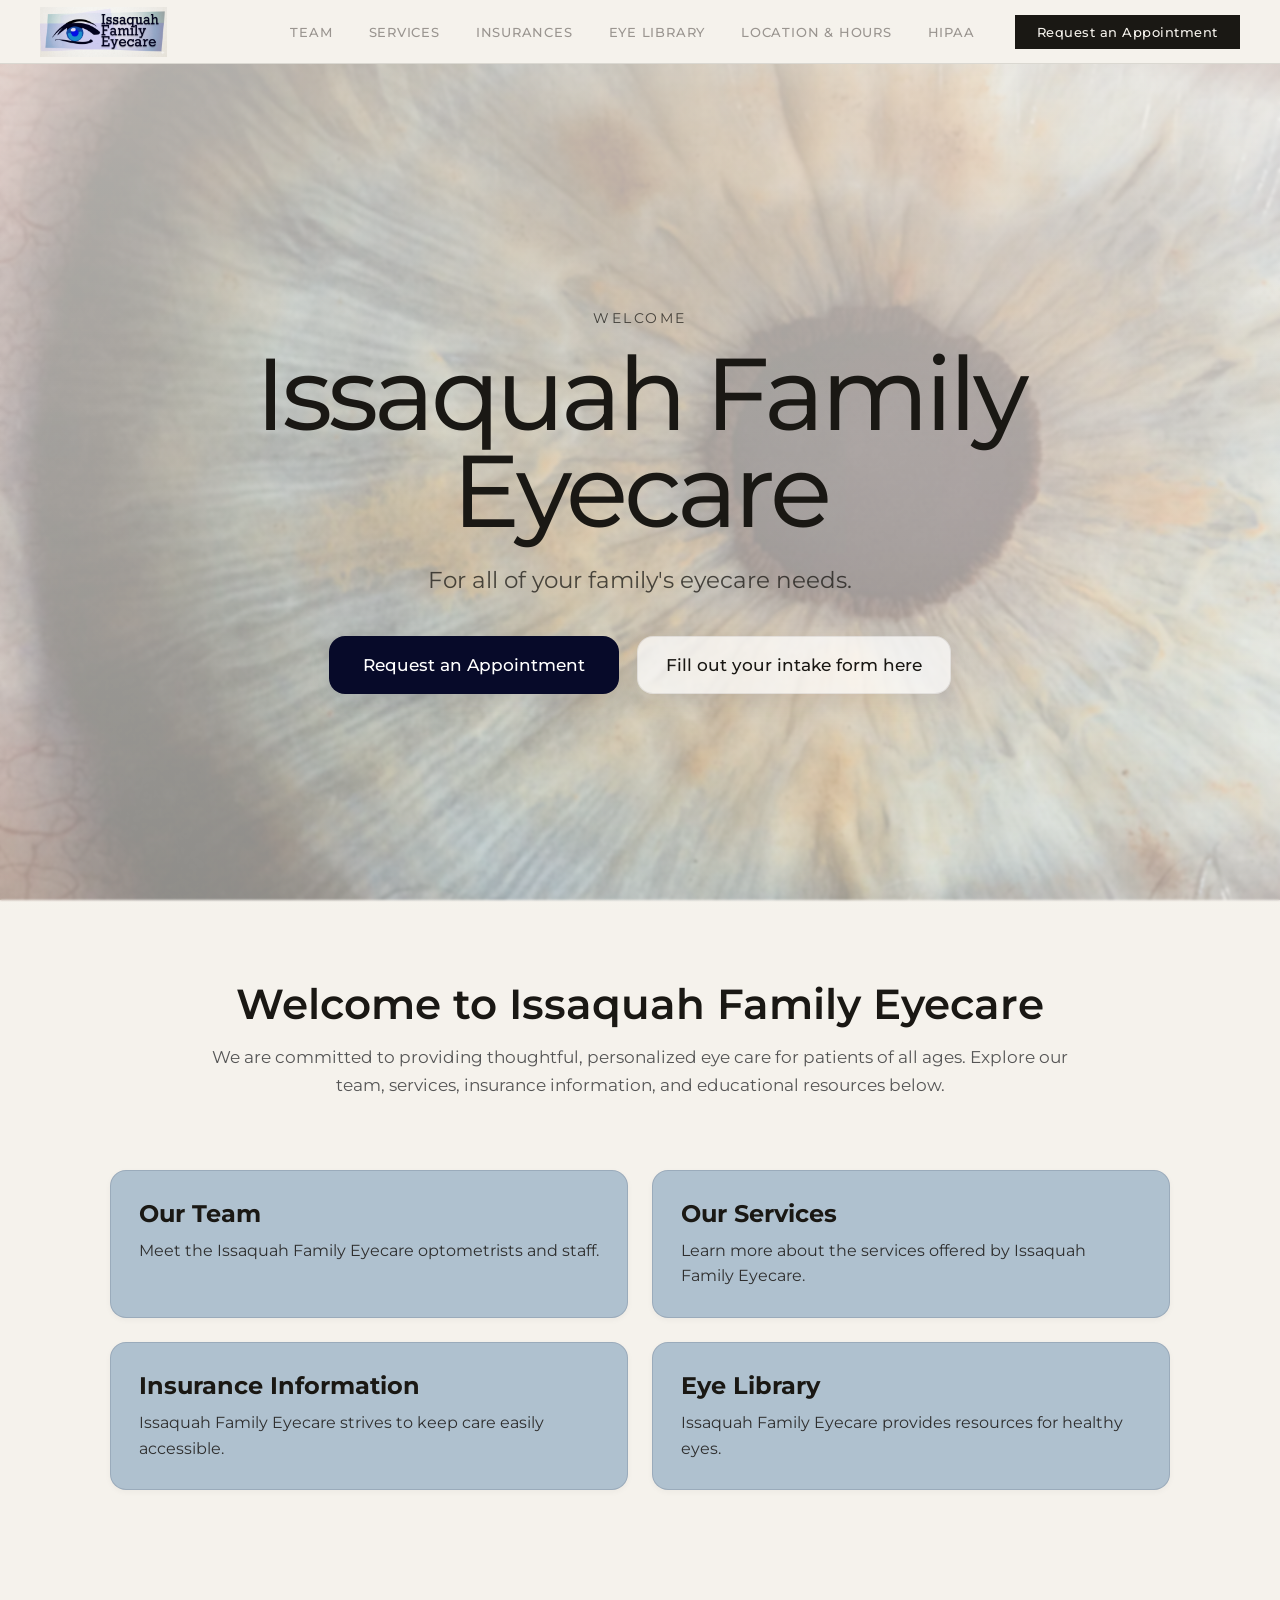
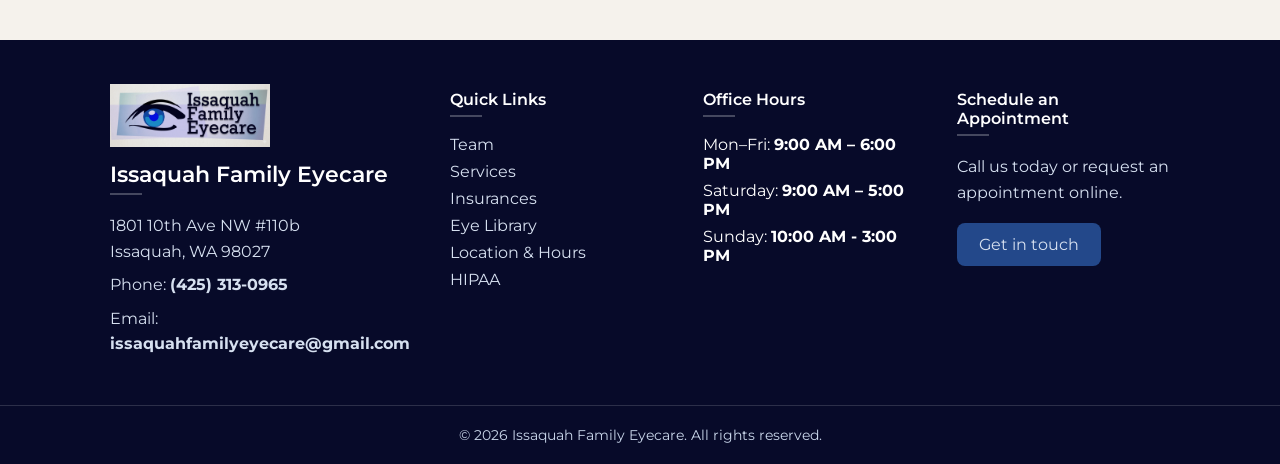
==== index.html @ 55b930b2 "responsive design" ====
<!DOCTYPE html>
<html lang="en">
<head>
  <meta charset="UTF-8" />
  <meta name="viewport" content="width=device-width, initial-scale=1.0" />
  <title>Issaquah Family Eyecare | Eye Doctor in Issaquah, WA</title>
  <link href="https://fonts.googleapis.com/css2?family=Montserrat:wght@300;400;500&display=swap" rel="stylesheet">  <link rel="stylesheet" href="styles.css" />
</head>
<body>

<nav>
  <a class="wordmark" href="index.html">
    <img src="images/logo.png" alt="Clinic Logo">
  </a>

  <button class="nav-toggle" aria-label="Open menu">
    <span></span>
    <span></span>
    <span></span>
  </button>

  <div class="nav-menu">
    <ul class="nav-links">
      <li><a href="team.html">Team</a></li>
      <li><a href="services.html">Services</a></li>
      <li><a href="insurance.html">Insurances</a></li>
      <li><a href="eye-library.html">Eye Library</a></li>
      <li><a href="location&hours.html">Location &amp; Hours</a></li>
      <li><a href="hipaa.html">HIPAA</a></li>
    </ul>

    <a class="nav-cta" href="#">Request an Appointment</a>
  </div>
</nav>

<main class="home-page">

    <section class="home-hero">
      <div class="hero-overlay"></div>

      <div class="home-hero-content">
        <p class="home-eyebrow">Welcome</p>

        <h1>Issaquah Family Eyecare</h1>

        <p class="home-subtitle">
          For all of your family's eyecare needs.
        </p>

        <div class="home-hero-buttons">
          <a href="contact.html" class="home-button primary">Request an Appointment</a>
          <a href="#" class="home-button secondary">Fill out your intake form here</a>
        </div>
      </div>
    </section>

    <section class="home-intro">
      <div class="home-intro-content">
        <h2>Welcome to Issaquah Family Eyecare</h2>
        <p>
          We are committed to providing thoughtful, personalized eye care for patients of all ages.
          Explore our team, services, insurance information, and educational resources below.
        </p>
      </div>
    </section>

    <section class="home-feature-grid">

      <a href="team.html" class="home-feature-card">
        <h3>Our Team</h3>
        <p>Meet the Issaquah Family Eyecare optometrists and staff.</p>
      </a>

      <a href="services.html" class="home-feature-card">
        <h3>Our Services</h3>
        <p>Learn more about the services offered by Issaquah Family Eyecare.</p>
      </a>

      <a href="insurance.html" class="home-feature-card">
        <h3>Insurance Information</h3>
        <p>Issaquah Family Eyecare strives to keep care easily accessible.</p>
      </a>

      <a href="eye-library.html" class="home-feature-card">
        <h3>Eye Library</h3>
        <p>Issaquah Family Eyecare provides resources for healthy eyes.</p>
      </a>


    </section>

  </main>

  <script>
    const navToggle = document.querySelector(".nav-toggle");
    const navMenu = document.querySelector(".nav-menu");
  
    navToggle.addEventListener("click", () => {
      navMenu.classList.toggle("open");
    });
  </script>
</body>

<footer class="site-footer">

    <div class="footer-container">
  
      <div class="footer-column footer-brand">

        <img 
          src="images/logo.png"
          alt="Issaquah Family Eyecare logo"
          class="footer-logo"
        >
      
        <h3>Issaquah Family Eyecare</h3>
        <p>
          1801  10th Ave NW #110b<br>
          Issaquah, WA 98027
        </p>
  
        <p>
          Phone: <b>(425) 313-0965</b>
        </p>
        <p>
          Email:
          <a href="mailto:issaquahfamilyeyecare@gmail.com">
            <b>issaquahfamilyeyecare@gmail.com</b>
          </a>
        </p>
      </div>
  
      <div class="footer-column">
        <h4>Quick Links</h4>
  
        <ul>
          <li><a href="team.html">Team</a></li>
          <li><a href="services.html">Services</a></li>
          <li><a href="insurance.html">Insurances</a></li>
          <li><a href="eye-library.html">Eye Library</a></li>
          <li><a href="location&hours.html">Location & Hours</a></li>
          <li><a href="hipaa.html">HIPAA</a></li>
        </ul>
      </div>
  
      <div class="footer-column">
        <h4>Office Hours</h4>
  
        <ul class="footer-hours">
          <li>Mon–Fri: <b>9:00 AM – 6:00 PM</b></li>
          <li>Saturday: <b>9:00 AM – 5:00 PM</b></li>
          <li>Sunday: <b>10:00 AM - 3:00 PM</b></li>
        </ul>
      </div>
  
      <div class="footer-column">
        <h4>Schedule an Appointment</h4>
  
        <p>
          Call us today or request an appointment online.
        </p>
  
        <a href="#" class="footer-button">
          Get in touch
        </a>
      </div>
  
    </div>
  
    <div class="footer-bottom">
  
      <p>
        © 2026 Issaquah Family Eyecare. All rights reserved.
      </p>
  
    </div>
  
  </footer>
</html>
---- styles.css ----
*, *::before, *::after {
  box-sizing: border-box;
  margin: 0;
  padding: 0;
}

:root {
  --bg: #f5f2ec;
  --ink: #1a1814;
  --muted: #9a9590;
  --accent: #AFC1CF;
  --nav-h: 64px;
}

body {
  background: var(--bg);
  font-family: 'Montserrat', serif;
  color: var(--ink);
}


/* ─── NAV ─────────────────────────────────────────────── */

nav {
  position: fixed;
  top: 0;
  left: 0;
  right: 0;
  height: var(--nav-h);
  background: var(--bg);
  border-bottom: 1px solid rgba(26,24,20,.12);
  display: flex;
  align-items: center;
  padding: 0 40px;
  z-index: 100;
  animation: slideDown .5s ease both;
}

@keyframes slideDown {
  from { transform: translateY(-100%); opacity: 0; }
  to   { transform: translateY(0);     opacity: 1; }
}

.wordmark {
  height: 50px;
  width: auto;
  margin-right: auto;
  display: flex;
  align-items: center;
}

.wordmark img {
  height: 50px;
  width: auto;
  display: block;
}

.nav-menu {
  display: flex;
  align-items: center;
}

.nav-links {
  display: flex;
  align-items: center;
  gap: 36px;
  list-style: none;
}

.nav-links a {
  font-size: .8125rem;
  font-weight: 500;
  letter-spacing: .06em;
  text-transform: uppercase;
  color: var(--muted);
  text-decoration: none;
  position: relative;
  padding-bottom: 2px;
  transition: color .2s;
}

.nav-links a.active {
  font-weight: 600;
  color: var(--ink);
}

.nav-links a::after {
  content: '';
  position: absolute;
  bottom: -2px;
  left: 0;
  right: 100%;
  height: 1px;
  background: var(--accent);
  transition: right .25s ease;
}

.nav-links a:hover,
.nav-links a.active {
  color: var(--ink);
}

.nav-links a:hover::after,
.nav-links a.active::after {
  right: 0;
}

.nav-cta {
  margin-left: 40px;
  font-size: .8125rem;
  font-weight: 500;
  letter-spacing: .04em;
  color: var(--bg);
  background: var(--ink);
  text-decoration: none;
  padding: 9px 22px;
  transition: background .2s, color .2s;
}

.nav-cta:hover {
  background: var(--accent);
  color: var(--ink);
}

.nav-toggle {
  display: none;
  background: none;
  border: none;
  cursor: pointer;
  padding: 0;
  margin-left: 20px;
}

.nav-toggle span {
  display: block;
  width: 24px;
  height: 2px;
  background: var(--ink);
  margin: 5px 0;
  transition: .2s ease;
}


/* ─── PAGE HEADERS (shared) ───────────────────────────── */

.location-header,
.insurance-header,
.eye-library-header,
.hipaa-header,
.services-header {
  max-width: 800px;
  margin: 0 auto 50px;
  text-align: center;
  padding-top: 50px;
}

.location-header h1,
.insurance-header h1,
.eye-library-header h1,
.hipaa-header h1,
.services-header h1,
.team-header h1 {
  font-family: 'Montserrat', serif;
  font-size: 2rem;
  margin-bottom: 10px;
}

.location-header p,
.insurance-header p,
.eye-library-header p,
.hipaa-header p,
.services-header p {
  font-size: 1.1rem;
  line-height: 1.6;
  color: #555;
}

.insurance-divider {
  display: flex;
  align-items: center;
  justify-content: center;
  gap: 14px;
  margin-bottom: 18px;
}

.insurance-divider span:first-child,
.insurance-divider span:last-child {
  width: 90px;
  height: 1px;
  background: #cbd5e1;
}

.insurance-divider span {
  background: rgba(7,10,41,.2);
}

.eye-dot {
  width: 8px;
  height: 8px;
  background: #23488A;
  border-radius: 50%;
}


/* ─── HOME ────────────────────────────────────────────── */

.home-page {
  padding-top: var(--nav-h);
}

.home-hero {
  position: relative;
  min-height: 93.85vh;
  display: flex;
  align-items: center;
  justify-content: center;
  text-align: center;
  padding: 110px 20px 80px;
  background-image: url("images/clinic-hero.jpg");
  background-size: cover;
  background-position: center;
  background-repeat: no-repeat;
  background-attachment: fixed;
  overflow: hidden;
}

.hero-overlay {
  position: absolute;
  inset: 0;
  background: linear-gradient(
    rgba(245, 242, 236, 0.72),
    rgba(245, 242, 236, 0.58)
  );
  backdrop-filter: blur(1px);
}

.home-hero-content {
  position: relative;
  z-index: 2;
  max-width: 980px;
  margin: 0 auto;
}

.home-eyebrow {
  font-size: 0.9rem;
  text-transform: uppercase;
  letter-spacing: 0.18em;
  color: rgba(26, 24, 20, 0.75);
  margin-bottom: 18px;
}

.home-hero h1 {
  font-family: 'Montserrat', sans-serif;
  font-size: clamp(3.5rem, 8vw, 6.5rem);
  line-height: 0.95;
  font-weight: 450;
  letter-spacing: -0.04em;
  max-width: 1100px;
  margin: 0 auto 24px;
}

.home-subtitle {
  font-size: 1.45rem;
  line-height: 1.5;
  color: rgba(26, 24, 20, 0.75);
  max-width: 760px;
  margin: 0 auto 38px;
}

.home-hero-buttons {
  display: flex;
  justify-content: center;
  gap: 18px;
  flex-wrap: wrap;
}

.home-button {
  display: inline-flex;
  align-items: center;
  justify-content: center;
  min-width: 290px;
  padding: 18px 28px;
  border-radius: 16px;
  text-decoration: none;
  font-size: 1.05rem;
  font-weight: 500;
  transition: all 0.2s ease;
  box-shadow: 0 8px 24px rgba(7, 10, 41, 0.08);
}

.home-button.primary {
  background: #070A29;
  color: white;
}

.home-button.primary:hover {
  background: #23488A;
  transform: translateY(-2px);
}

.home-button.secondary {
  border: 1px solid rgba(26, 24, 20, 0.08);
  color: var(--ink);
  background: rgba(255, 255, 255, 0.72);
}

.home-button.secondary:hover {
  background: #ffffff;
  transform: translateY(-2px);
}

.home-intro {
  padding: 70px 20px 20px;
}

.home-intro-content {
  max-width: 900px;
  margin: 0 auto;
  text-align: center;
}

.home-intro-content h2 {
  font-family: 'Montserrat', sans-serif;
  font-size: 2.6rem;
  font-weight: 600;
  margin-bottom: 14px;
}

.home-intro-content p {
  font-size: 1.05rem;
  line-height: 1.7;
  color: #555;
}

.home-feature-grid {
  max-width: 1100px;
  margin: 50px auto 0;
  padding: 0 20px 70px;
  display: grid;
  grid-template-columns: repeat(2, 1fr);
  gap: 24px;
}

.home-feature-card {
  display: block;
  text-decoration: none;
  color: var(--ink);
  background: #AFC1CF;
  border: 1px solid rgba(7, 10, 41, 0.12);
  border-radius: 16px;
  padding: 28px;
  transition: all 0.18s ease;
  box-shadow: 0 2px 6px rgba(0,0,0,.04);
}

.home-feature-card:hover {
  transform: translateY(-2px);
  box-shadow: 0 8px 18px rgba(7, 10, 41, 0.12);
}

.home-feature-card h3 {
  margin-bottom: 10px;
  font-size: 1.5rem;
}

.home-feature-card p {
  line-height: 1.6;
  color: #2f2f2f;
}


/* ─── LOCATION & HOURS ────────────────────────────────── */

.location-hours-section {
  padding: 70px 20px;
}

.location-grid {
  max-width: 1150px;
  margin: auto;
  display: grid;
  grid-template-columns: 1fr 1.2fr;
  gap: 30px;
}

.location-card {
  padding: 35px;
  border-radius: 16px;
  background-color: #AFC1CF;
  box-shadow: 0 6px 18px rgba(0,0,0,.08);
}

.info-block {
  margin-bottom: 28px;
}

.info-block:last-child {
  margin-bottom: 0;
}

.info-block h3 {
  margin-bottom: 10px;
  font-size: 1.4rem;
}

.info-block p {
  line-height: 1.6;
}

.hours-list {
  list-style: none;
  padding: 0;
  margin: 0;
}

.hours-list li {
  display: flex;
  justify-content: space-between;
  padding: 10px 0;
  border-bottom: 1px solid #eee;
}

.hours-list li:last-child {
  border-bottom: none;
}

.map-card {
  border-radius: 16px;
  overflow: hidden;
  box-shadow: 0 6px 18px rgba(0,0,0,.08);
}

.map-card iframe {
  width: 100%;
  height: 100%;
  min-height: 500px;
  border: none;
}


/* ─── INSURANCE ───────────────────────────────────────── */

.insurance-section {
  padding: 70px 20px;
}

.insurance-grid {
  max-width: 1100px;
  margin: auto;
  display: grid;
  grid-template-columns: repeat(3, 1fr);
  gap: 18px;
}

.insurance-card {
  background: #AFC1CF;
  padding: 16px 22px;
  border-radius: 12px;
  font-size: 1rem;
  display: flex;
  align-items: center;
  gap: 10px;
  box-shadow: 0 2px 6px rgba(0,0,0,.04);
  transition: all 0.18s ease;
  border: 1px solid rgba(7, 10, 41, 0.12);
}

.insurance-card::before {
  content: "✓";
  width: 22px;
  height: 22px;
  min-width: 22px;
  display: flex;
  align-items: center;
  justify-content: center;
  border-radius: 50%;
  background: #23488A;
  color: white;
  font-size: 0.7rem;
}

.insurance-sub {
  display: block;
  font-size: 0.85rem;
  color: #3E5F86;
}

.insurance-card:hover {
  transform: translateY(-2px);
  box-shadow: 0 8px 18px rgba(7, 10, 41, 0.12);
}


/* ─── SERVICES ────────────────────────────────────────── */

.services-page {
  padding: 70px 20px;
}

.service-block {
  max-width: 1000px;
  margin: 0 auto;
  padding: 50px 0;
  border-bottom: 1px solid #e3e7ed;
}

.service-layout {
  display: grid;
  grid-template-columns: 400px 1fr;
  gap: 48px;
  align-items: center;
}

.service-layout.reverse {
  grid-template-columns: 1fr 400px;
}

.service-layout .service-image {
  grid-column: 1;
  justify-self: start;
}

.service-layout .service-text {
  grid-column: 2;
}

.service-layout.reverse .service-text {
  grid-column: 1;
}

.service-layout.reverse .service-image {
  grid-column: 2;
  justify-self: end;
}

.service-image {
  width: 100%;
  max-width: 400px;
  border-radius: 14px;
  display: block;
}

.service-text h2 {
  margin-bottom: 12px;
}

.service-text h3 {
  margin-top: 18px;
  margin-bottom: 10px;
}

.service-text ul {
  padding-left: 22px;
}

.service-text li {
  margin-bottom: 8px;
  line-height: 1.6;
}



/* ─── EYE LIBRARY ─────────────────────────────────────── */

.eye-library-page {
  padding: 70px 20px;
}

.eye-library-header p {
  line-height: 1.6;
}

.eye-library-header a,
.library-topic a {
  color: #23488A;
  text-decoration: none;
  font-weight: 500;
}

.eye-library-header a:hover,
.library-topic a:hover {
  text-decoration: underline;
}

.library-topic {
  max-width: 1000px;
  margin: 0 auto;
  padding: 48px 0;
  border-bottom: 1px solid #dfe3e8;
}

.topic-layout {
  display: grid;
  grid-template-columns: 1fr 400px;
  gap: 48px;
  align-items: center;
}

.topic-layout.reverse {
  grid-template-columns: 400px 1fr;
}

.topic-layout .topic-text {
  grid-column: 1;
}

.topic-layout .topic-image {
  grid-column: 2;
  justify-self: end;
}

.topic-layout.reverse .topic-image {
  grid-column: 1;
  justify-self: start;
}

.topic-layout.reverse .topic-text {
  grid-column: 2;
}

.topic-image {
  width: 100%;
  max-width: 400px;
  border-radius: 14px;
  display: block;
}

.topic-text {
  width: 100%;
  margin: 0;
  text-align: left;
}

.topic-text h2 {
  margin-bottom: 16px;
}

.topic-text ul {
  padding-left: 24px;
  margin-bottom: 18px;
}

.topic-text li {
  margin-bottom: 10px;
  line-height: 1.6;
}


/* ─── HIPAA ───────────────────────────────────────────── */

.hipaa-section {
  padding: 70px 20px;
}

.hipaa-header p {
  color: #555;
  margin-bottom: 18px;
}

.hipaa-download {
  display: inline-block;
  padding: 10px 22px;
  background: #23488A;
  color: white;
  border-radius: 8px;
  text-decoration: none;
  transition: .2s ease;
}

.hipaa-download:hover {
  background: #4A8CB4;
}

.hipaa-pdf-container {
  max-width: 800px;
  margin: auto;
  border-radius: 16px;
  overflow: hidden;
  box-shadow: 0 6px 18px rgba(0,0,0,.08);
}

.hipaa-pdf-container iframe {
  width: 100%;
  height: 80vh;
  border: none;
}


/* ─── TEAM ────────────────────────────────────────────── */

.team-page {
  padding: 70px 20px;
}

.team-header {
  max-width: 800px;
  margin: 0 auto 50px;
  text-align: center;
  padding-top: 50px;
}

.team-header p {
  font-size: 1.1rem;
  line-height: 1.6;
  color: #555;
}

.team-feature {
  max-width: 1000px;
  margin: 0 auto;
  padding: 48px 0;
  border-bottom: 1px solid #dfe3e8;
}

.team-feature-layout {
  display: grid;
  grid-template-columns: 1fr 400px;
  gap: 48px;
  align-items: center;
}

.team-feature-text h2 {
  margin-bottom: 16px;
}

.team-feature-text p {
  line-height: 1.7;
  margin-bottom: 16px;
}

.team-feature-image {
  width: 100%;
  max-width: 350px;
  border-radius: 14px;
  display: block;
}

.team-group {
  max-width: 1000px;
  margin: 0 auto;
  padding: 48px 0;
  border-bottom: 1px solid #dfe3e8;
}

.team-group h2 {
  margin-bottom: 22px;
}

.team-grid {
  display: grid;
  grid-template-columns: repeat(3, 1fr);
  gap: 18px;
}

.team-card {
  background: #AFC1CF;
  padding: 18px 20px;
  border-radius: 12px;
  border: 1px solid rgba(7, 10, 41, 0.12);
  box-shadow: 0 2px 6px rgba(0,0,0,.04);
}


/* ─── FOOTER ──────────────────────────────────────────── */

.site-footer {
  background: #070A29;
  color: #ffffff;
  padding-top: 50px;
  margin-top: 80px;
}

.footer-container {
  max-width: 1100px;
  margin: auto;
  display: grid;
  grid-template-columns: repeat(4, 1fr);
  gap: 40px;
  padding: 0 20px 40px;
}

.footer-column h3,
.footer-column h4 {
  color: #ffffff;
  position: relative;
  margin-bottom: 18px;
  padding-bottom: 8px;
  font-weight: 600;
}

.footer-column h3 {
  font-size: 1.35rem;
}

.footer-column h3::after,
.footer-column h4::after {
  content: "";
  position: absolute;
  left: 0;
  bottom: 0;
  width: 32px;
  height: 2px;
  background: rgba(255,255,255,0.25);
}

.footer-column p {
  line-height: 1.6;
  margin-bottom: 8px;
  color: #d6e0f0;
}

.footer-column ul {
  list-style: none;
  padding: 0;
  margin: 0;
}

.footer-column ul li {
  margin-bottom: 8px;
}

.footer-column a {
  text-decoration: none;
  color: #d6e0f0;
}

.footer-column a:hover {
  color: #ffffff;
}

.footer-hours li {
  margin-bottom: 6px;
}

.footer-button {
  display: inline-block;
  margin-top: 10px;
  padding: 12px 22px;
  background: #23488A;
  color: white;
  text-decoration: none;
  border-radius: 8px;
  transition: 0.25s ease;
}

.footer-button:hover {
  background: #4A8CB4;
}

.footer-bottom {
  border-top: 1px solid rgba(255,255,255,0.15);
  text-align: center;
  padding: 20px;
  font-size: 0.9rem;
  color: #c9d6ea;
}

.footer-brand {
  display: flex;
  flex-direction: column;
  align-items: flex-start;
  margin-top: -6px;
}

.footer-logo {
  width: 160px;
  background: rgba(255, 255, 255, 0.04);
  margin-bottom: 14px;
  opacity: 0.96;
}


/* ─── RESPONSIVE ──────────────────────────────────────── */

@media (max-width: 1100px) {
  nav {
    padding: 0 24px;
  }

  .nav-links {
    gap: 22px;
  }

  .nav-cta {
    margin-left: 24px;
    padding: 9px 16px;
  }
}

@media (max-width: 900px) {
  .location-grid {
    grid-template-columns: 1fr;
  }

  .map-card iframe {
    min-height: 400px;
  }

  .footer-container {
    grid-template-columns: 1fr 1fr;
  }

  .insurance-grid {
    grid-template-columns: repeat(2, 1fr);
  }

  .team-grid {
    grid-template-columns: repeat(2, 1fr);
  }

  .team-feature-layout {
    grid-template-columns: 1fr;
    gap: 24px;
  }
}

@media (max-width: 800px) {
  nav {
    height: auto;
    min-height: var(--nav-h);
    flex-wrap: wrap;
    padding: 12px 20px;
  }

  .nav-toggle {
    display: block;
  }

  .nav-menu {
    display: none;
    width: 100%;
    flex-direction: column;
    align-items: flex-start;
    padding-top: 18px;
    gap: 18px;
  }

  .nav-menu.open {
    display: flex;
  }

  .nav-links {
    width: 100%;
    flex-direction: column;
    align-items: flex-start;
    gap: 16px;
  }

  .nav-links li {
    width: 100%;
  }

  .nav-links a {
    display: inline-block;
    font-size: .95rem;
  }

  .nav-cta {
    margin-left: 0;
    padding: 12px 18px;
  }

  /* hide all content images */
  .service-image,
  .topic-image,
  .team-feature-image {
    display: none;
  }

  /* collapse two-column layouts to single column */
  .service-layout,
  .service-layout.reverse,
  .topic-layout,
  .topic-layout.reverse,
  .team-feature-layout {
    grid-template-columns: 1fr;
    gap: 24px;
  }

  .service-layout .service-text,
  .service-layout.reverse .service-text,
  .topic-layout .topic-text,
  .topic-layout.reverse .topic-text {
    grid-column: auto;
  }

  .home-feature-grid {
    grid-template-columns: 1fr;
  }

  .home-hero {
    min-height: 78vh;
    padding: 90px 20px 60px;
  }

  .home-hero h1 {
    line-height: 1;
  }

  .home-subtitle {
    font-size: 1.15rem;
  }

  .home-button {
    min-width: 100%;
  }

  .home-intro-content h2 {
    font-size: 2rem;
  }
}

@media (max-width: 500px) {
  .footer-container {
    grid-template-columns: 1fr;
  }

  .insurance-grid {
    grid-template-columns: 1fr;
  }

  .team-grid {
    grid-template-columns: 1fr;
  }
}
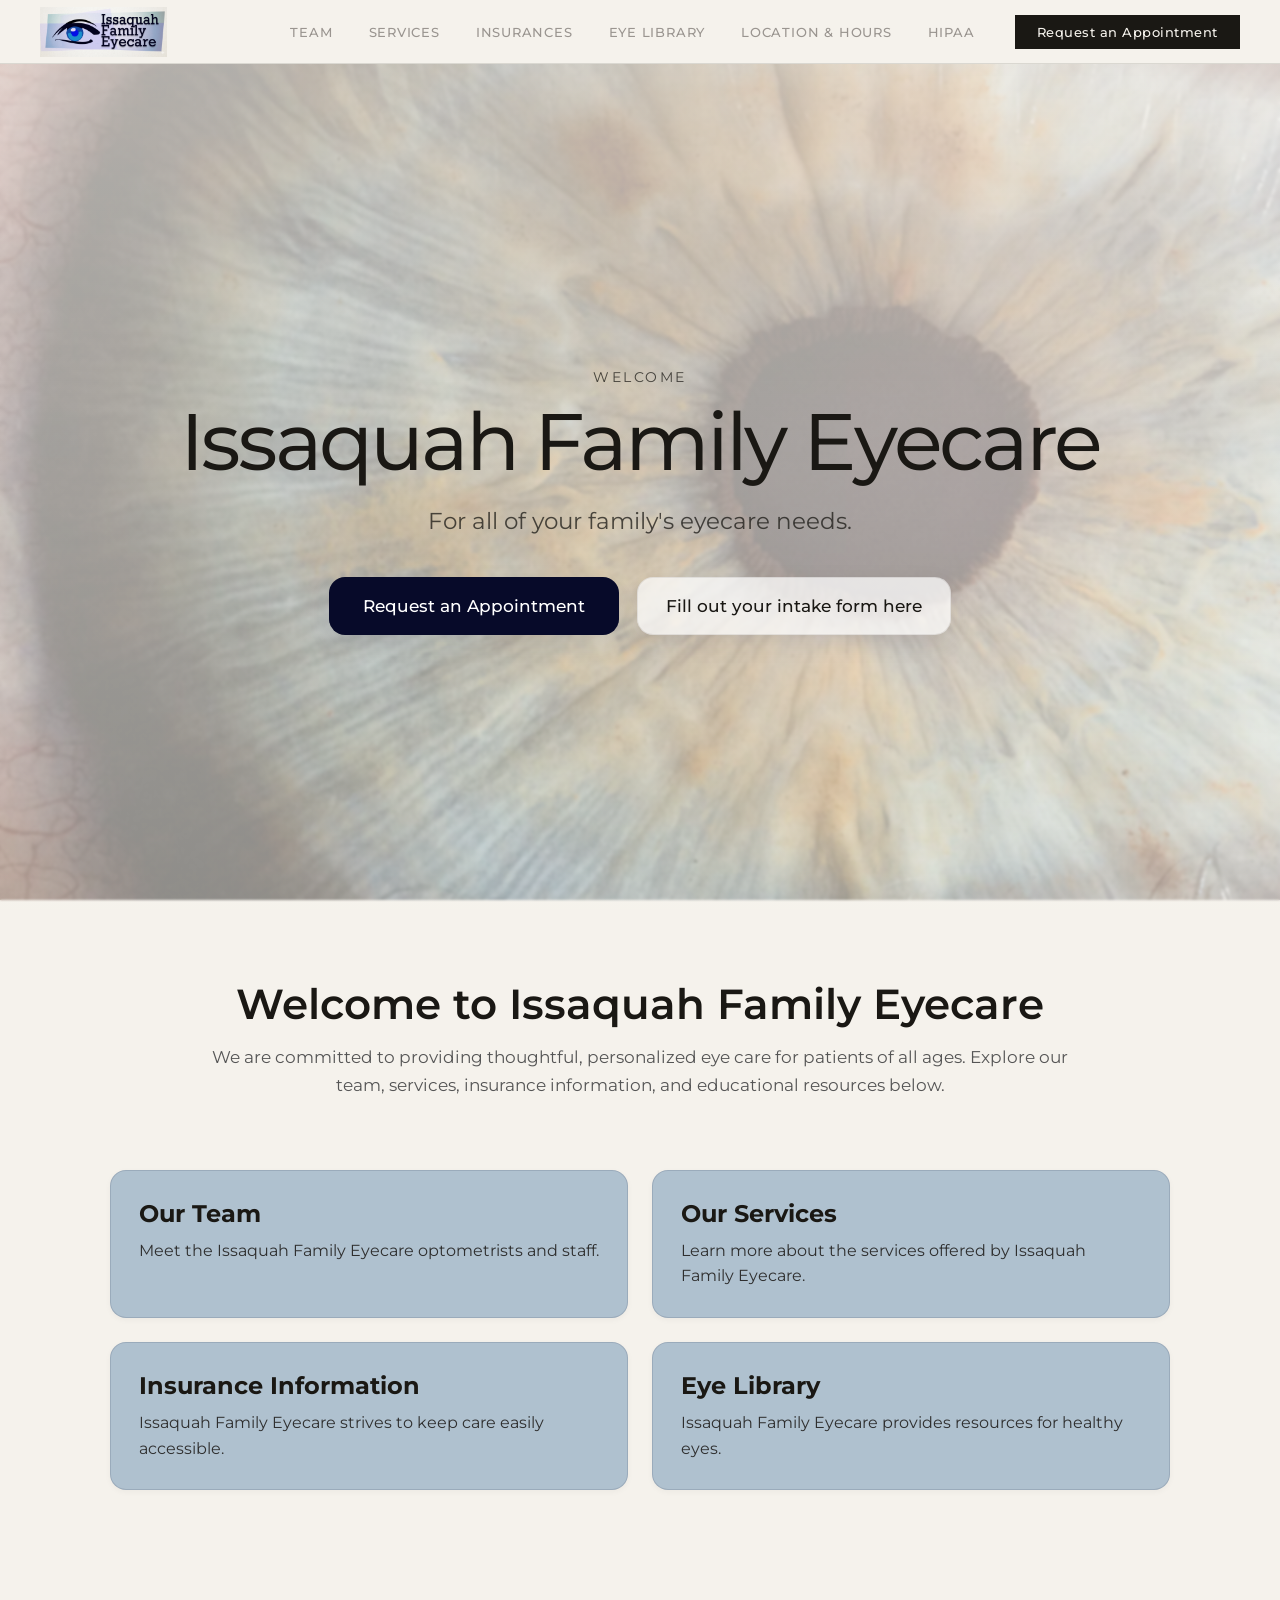
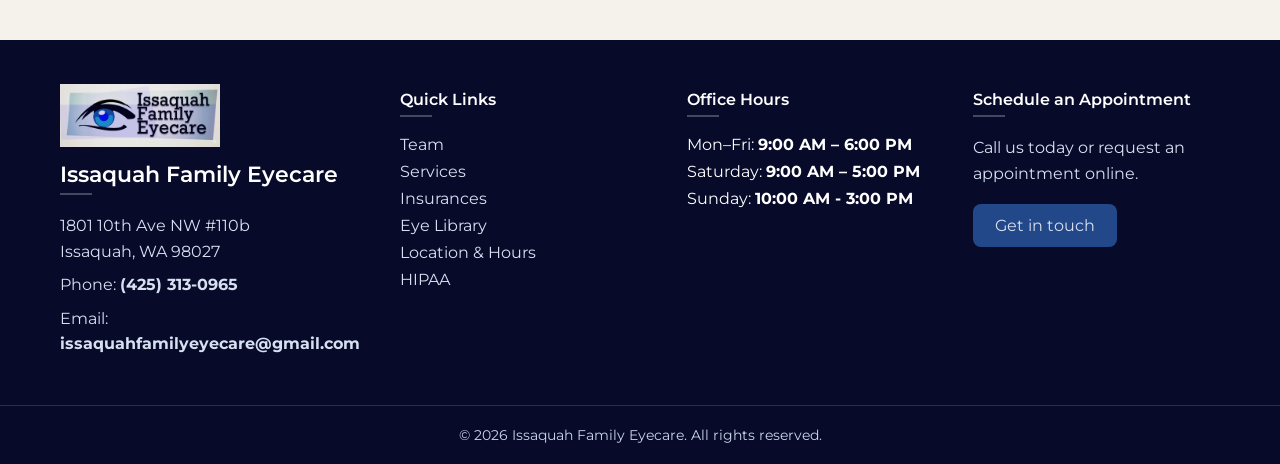
==== commit af74c2a1: "clean up html, favicon" ====
--- a/index.html
+++ b/index.html
@@ -2,6 +2,7 @@
 <html lang="en">
 <head>
   <meta charset="UTF-8" />
+  <link rel="icon" type="image/x-icon" href="images/favicon.ico">  
   <meta name="viewport" content="width=device-width, initial-scale=1.0" />
   <title>Issaquah Family Eyecare | Eye Doctor in Issaquah, WA</title>
   <link href="https://fonts.googleapis.com/css2?family=Montserrat:wght@300;400;500&display=swap" rel="stylesheet">  <link rel="stylesheet" href="styles.css" />
@@ -25,7 +26,7 @@
       <li><a href="services.html">Services</a></li>
       <li><a href="insurance.html">Insurances</a></li>
       <li><a href="eye-library.html">Eye Library</a></li>
-      <li><a href="location&hours.html">Location &amp; Hours</a></li>
+      <li><a href="location-hours.html">Location &amp; Hours</a></li>
       <li><a href="hipaa.html">HIPAA</a></li>
     </ul>
 
@@ -91,20 +92,15 @@
 
   </main>
 
-  <script>
-    const navToggle = document.querySelector(".nav-toggle");
-    const navMenu = document.querySelector(".nav-menu");
-  
-    navToggle.addEventListener("click", () => {
-      navMenu.classList.toggle("open");
-    });
-  </script>
-</body>
+  <button class="scroll-top" id="scrollTop" aria-label="Back to top">
+    <svg viewBox="0 0 24 24"><polyline points="18 15 12 9 6 15"></polyline></svg>
+  </button>
 
-<footer class="site-footer">
+
+  <footer class="site-footer">
 
     <div class="footer-container">
-  
+
       <div class="footer-column footer-brand">
 
         <img 
@@ -118,7 +114,7 @@
           1801  10th Ave NW #110b<br>
           Issaquah, WA 98027
         </p>
-  
+
         <p>
           Phone: <b>(425) 313-0965</b>
         </p>
@@ -129,51 +125,69 @@
           </a>
         </p>
       </div>
-  
+
       <div class="footer-column">
         <h4>Quick Links</h4>
-  
+
         <ul>
           <li><a href="team.html">Team</a></li>
           <li><a href="services.html">Services</a></li>
           <li><a href="insurance.html">Insurances</a></li>
           <li><a href="eye-library.html">Eye Library</a></li>
-          <li><a href="location&hours.html">Location & Hours</a></li>
+          <li><a href="location-hours.html">Location & Hours</a></li>
           <li><a href="hipaa.html">HIPAA</a></li>
         </ul>
       </div>
-  
+
       <div class="footer-column">
         <h4>Office Hours</h4>
-  
+
         <ul class="footer-hours">
           <li>Mon–Fri: <b>9:00 AM – 6:00 PM</b></li>
           <li>Saturday: <b>9:00 AM – 5:00 PM</b></li>
           <li>Sunday: <b>10:00 AM - 3:00 PM</b></li>
         </ul>
       </div>
-  
+
       <div class="footer-column">
         <h4>Schedule an Appointment</h4>
-  
+
         <p>
           Call us today or request an appointment online.
         </p>
-  
+
         <a href="#" class="footer-button">
           Get in touch
         </a>
       </div>
-  
+
     </div>
-  
+
     <div class="footer-bottom">
-  
+
       <p>
         © 2026 Issaquah Family Eyecare. All rights reserved.
       </p>
+
+    </div>
+
+  </footer>
+  <script>
+    const navToggle = document.querySelector(".nav-toggle");
+    const navMenu = document.querySelector(".nav-menu");
   
-    </div>
-  
-  </footer>
+    navToggle.addEventListener("click", () => {
+      navMenu.classList.toggle("open");
+    });
+
+    const scrollTop = document.getElementById('scrollTop');
+    window.addEventListener('scroll', () => {
+      scrollTop.classList.toggle('visible', window.scrollY > 300);
+    });
+    scrollTop.addEventListener('click', () => {
+      window.scrollTo({ top: 0, behavior: 'smooth' });
+    }); 
+  </script>
+</body>
+
 </html>
--- a/styles.css
+++ b/styles.css
@@ -251,7 +251,7 @@
 
 .home-hero h1 {
   font-family: 'Montserrat', sans-serif;
-  font-size: clamp(3.5rem, 8vw, 6.5rem);
+  font-size: clamp(3.5rem, 8vw, 5rem);
   line-height: 0.95;
   font-weight: 450;
   letter-spacing: -0.04em;
@@ -771,7 +771,7 @@
 }
 
 .footer-container {
-  max-width: 1100px;
+  max-width: 1200px;
   margin: auto;
   display: grid;
   grid-template-columns: repeat(4, 1fr);
@@ -869,6 +869,47 @@
   opacity: 0.96;
 }
 
+/* ─── SCROLL TO TOP ───────────────────────────────────── */
+
+.scroll-top {
+  position: fixed;
+  bottom: 32px;
+  right: 32px;
+  width: 44px;
+  height: 44px;
+  background: #AFC1CF;
+  color: #f5f2ec;
+  border: none;
+  border-radius: 20px;
+  cursor: pointer;
+  display: flex;
+  align-items: center;
+  justify-content: center;
+  opacity: 0;
+  pointer-events: none;
+  transition: opacity .25s ease, background .2s ease, transform .2s ease;
+  z-index: 200;
+}
+
+.scroll-top.visible {
+  opacity: 1;
+  pointer-events: all;
+}
+
+.scroll-top:hover {
+  transform: translateY(-3px);
+}
+
+.scroll-top svg {
+  width: 18px;
+  height: 18px;
+  stroke: currentColor;
+  fill: none;
+  stroke-width: 2;
+  stroke-linecap: round;
+  stroke-linejoin: round;
+}
+
 
 /* ─── RESPONSIVE ──────────────────────────────────────── */
 
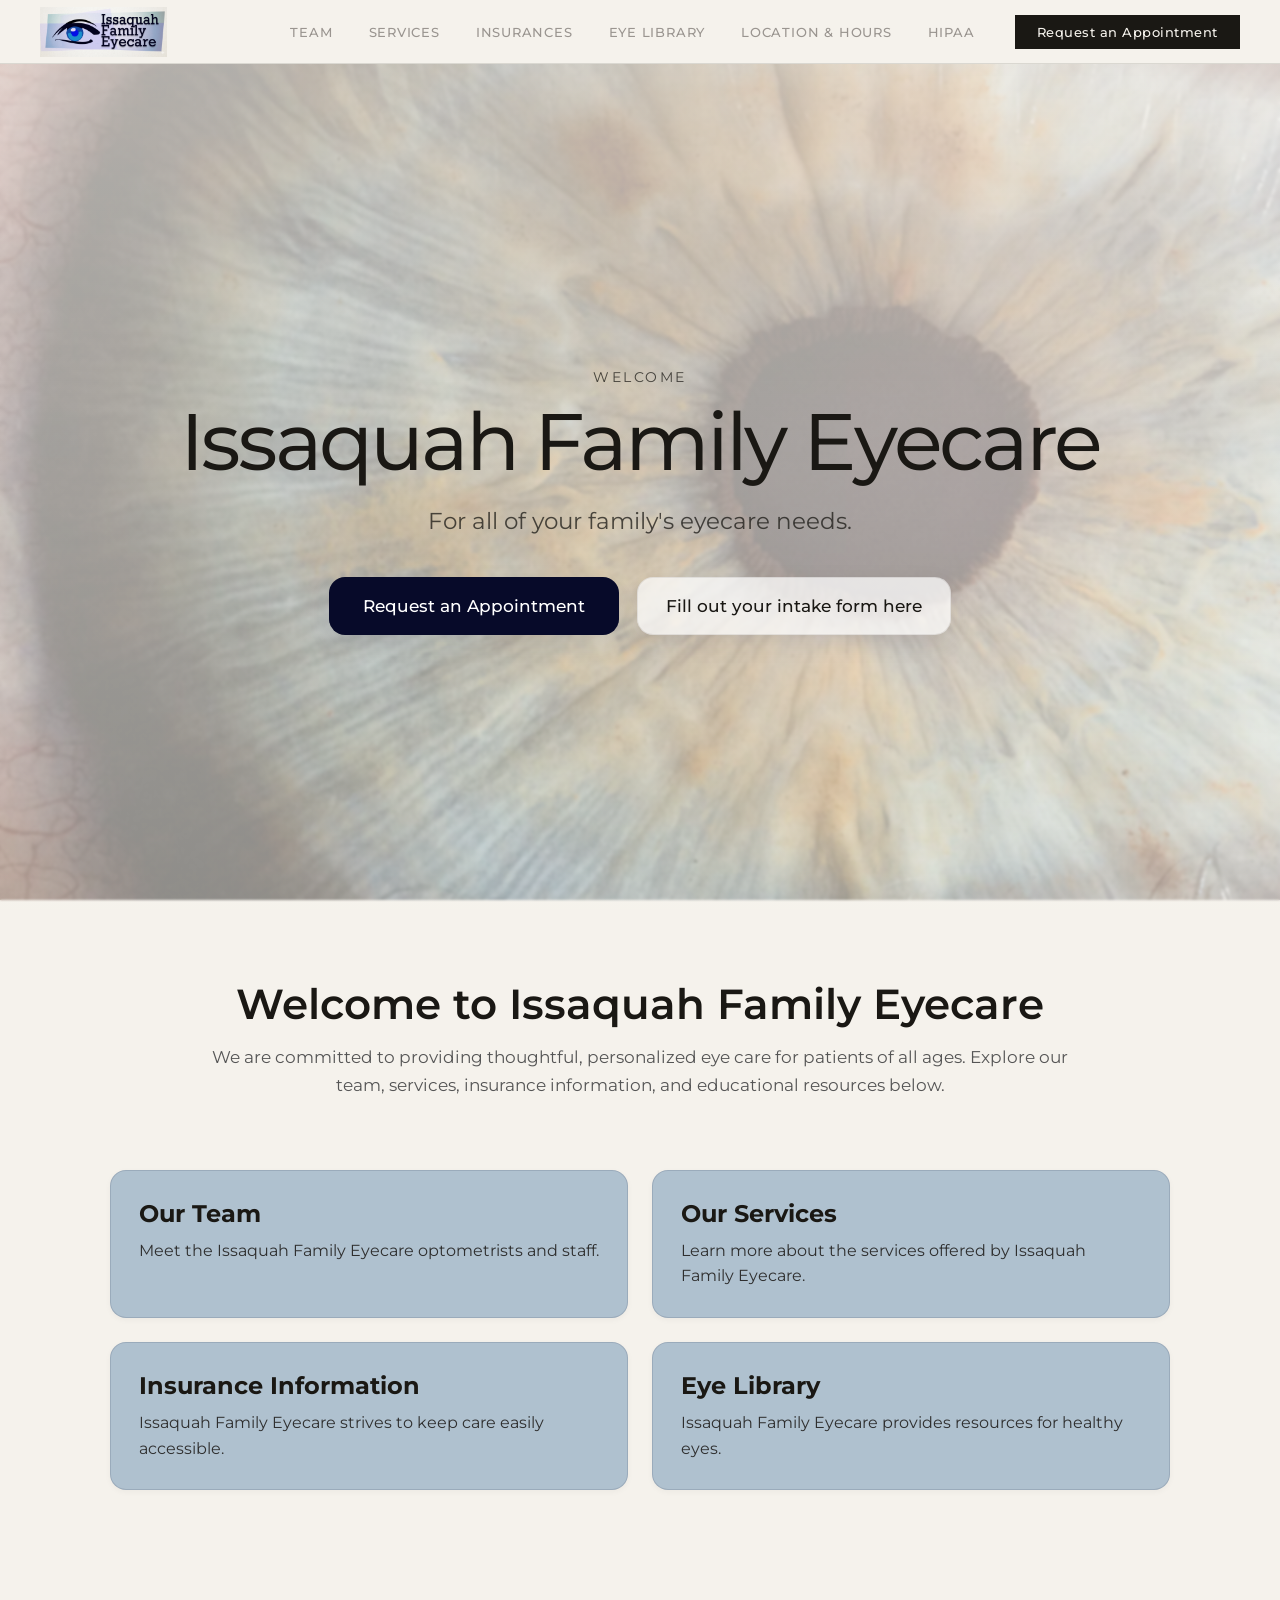
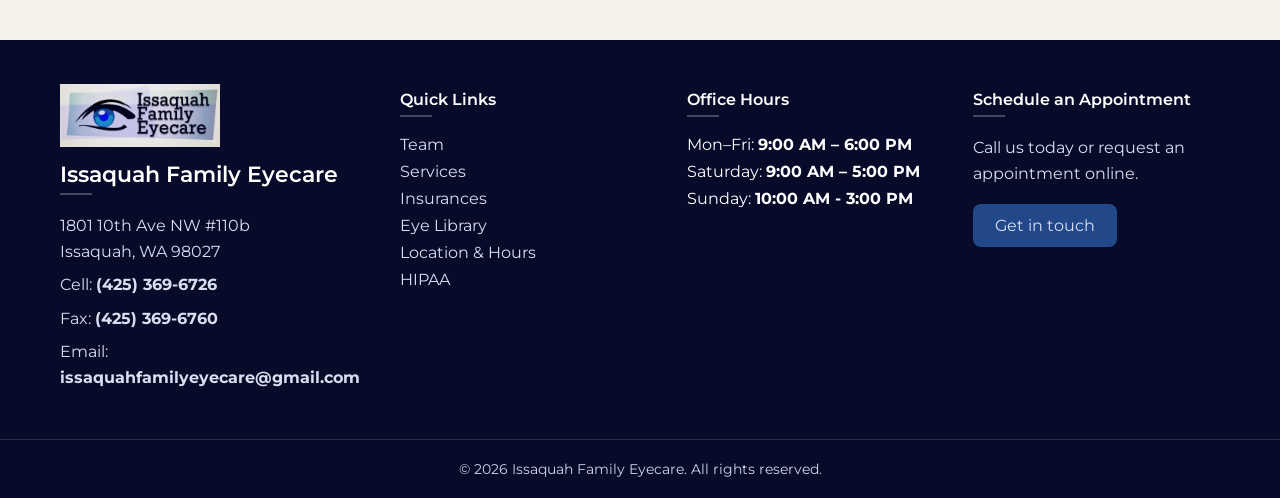
==== commit b36a6367: "final changes for now" ====
--- a/index.html
+++ b/index.html
@@ -115,9 +115,8 @@
           Issaquah, WA 98027
         </p>
 
-        <p>
-          Phone: <b>(425) 313-0965</b>
-        </p>
+        <p>Cell: <b>(425) 369-6726</b></p>
+        <p>Fax: <b>(425) 369-6760</b></p>
         <p>
           Email:
           <a href="mailto:issaquahfamilyeyecare@gmail.com">
--- a/styles.css
+++ b/styles.css
@@ -16,6 +16,13 @@
   background: var(--bg);
   font-family: 'Montserrat', serif;
   color: var(--ink);
+  display:flex;
+  flex-direction: column;
+  min-height: 100vh;
+}
+
+main {
+  flex: 1;
 }
 
 
@@ -492,73 +499,66 @@
 
 
 /* ─── SERVICES ────────────────────────────────────────── */
-
+.service-layout .service-image,
+.service-layout.reverse .service-image {
+  align-self: start;
+}
 .services-page {
   padding: 70px 20px;
 }
-
 .service-block {
   max-width: 1000px;
   margin: 0 auto;
   padding: 50px 0;
   border-bottom: 1px solid #e3e7ed;
 }
-
-.service-layout {
+.service-layout,
+.service-layout.reverse {
   display: grid;
   grid-template-columns: 400px 1fr;
   gap: 48px;
-  align-items: center;
-}
-
-.service-layout.reverse {
-  grid-template-columns: 1fr 400px;
-}
-
+  align-items: start;
+}
 .service-layout .service-image {
   grid-column: 1;
   justify-self: start;
 }
-
 .service-layout .service-text {
   grid-column: 2;
 }
-
 .service-layout.reverse .service-text {
   grid-column: 1;
-}
-
+  order: -1;
+}
 .service-layout.reverse .service-image {
   grid-column: 2;
   justify-self: end;
-}
-
+  order: 1;
+}
 .service-image {
   width: 100%;
   max-width: 400px;
   border-radius: 14px;
   display: block;
 }
-
+.service-text {
+  max-width: 400px;
+  justify-self: end;
+}
 .service-text h2 {
   margin-bottom: 12px;
 }
-
 .service-text h3 {
   margin-top: 18px;
   margin-bottom: 10px;
 }
-
 .service-text ul {
   padding-left: 22px;
 }
-
 .service-text li {
   margin-bottom: 8px;
   line-height: 1.6;
 }
-
-
 
 /* ─── EYE LIBRARY ─────────────────────────────────────── */
 
@@ -600,6 +600,11 @@
   grid-template-columns: 400px 1fr;
 }
 
+.topic-layout, 
+.topic-layout.reverse {
+  grid-template-columns: 1fr 400px;
+}
+
 .topic-layout .topic-text {
   grid-column: 1;
 }
@@ -607,6 +612,7 @@
 .topic-layout .topic-image {
   grid-column: 2;
   justify-self: end;
+  /* order: -1; */
 }
 
 .topic-layout.reverse .topic-image {
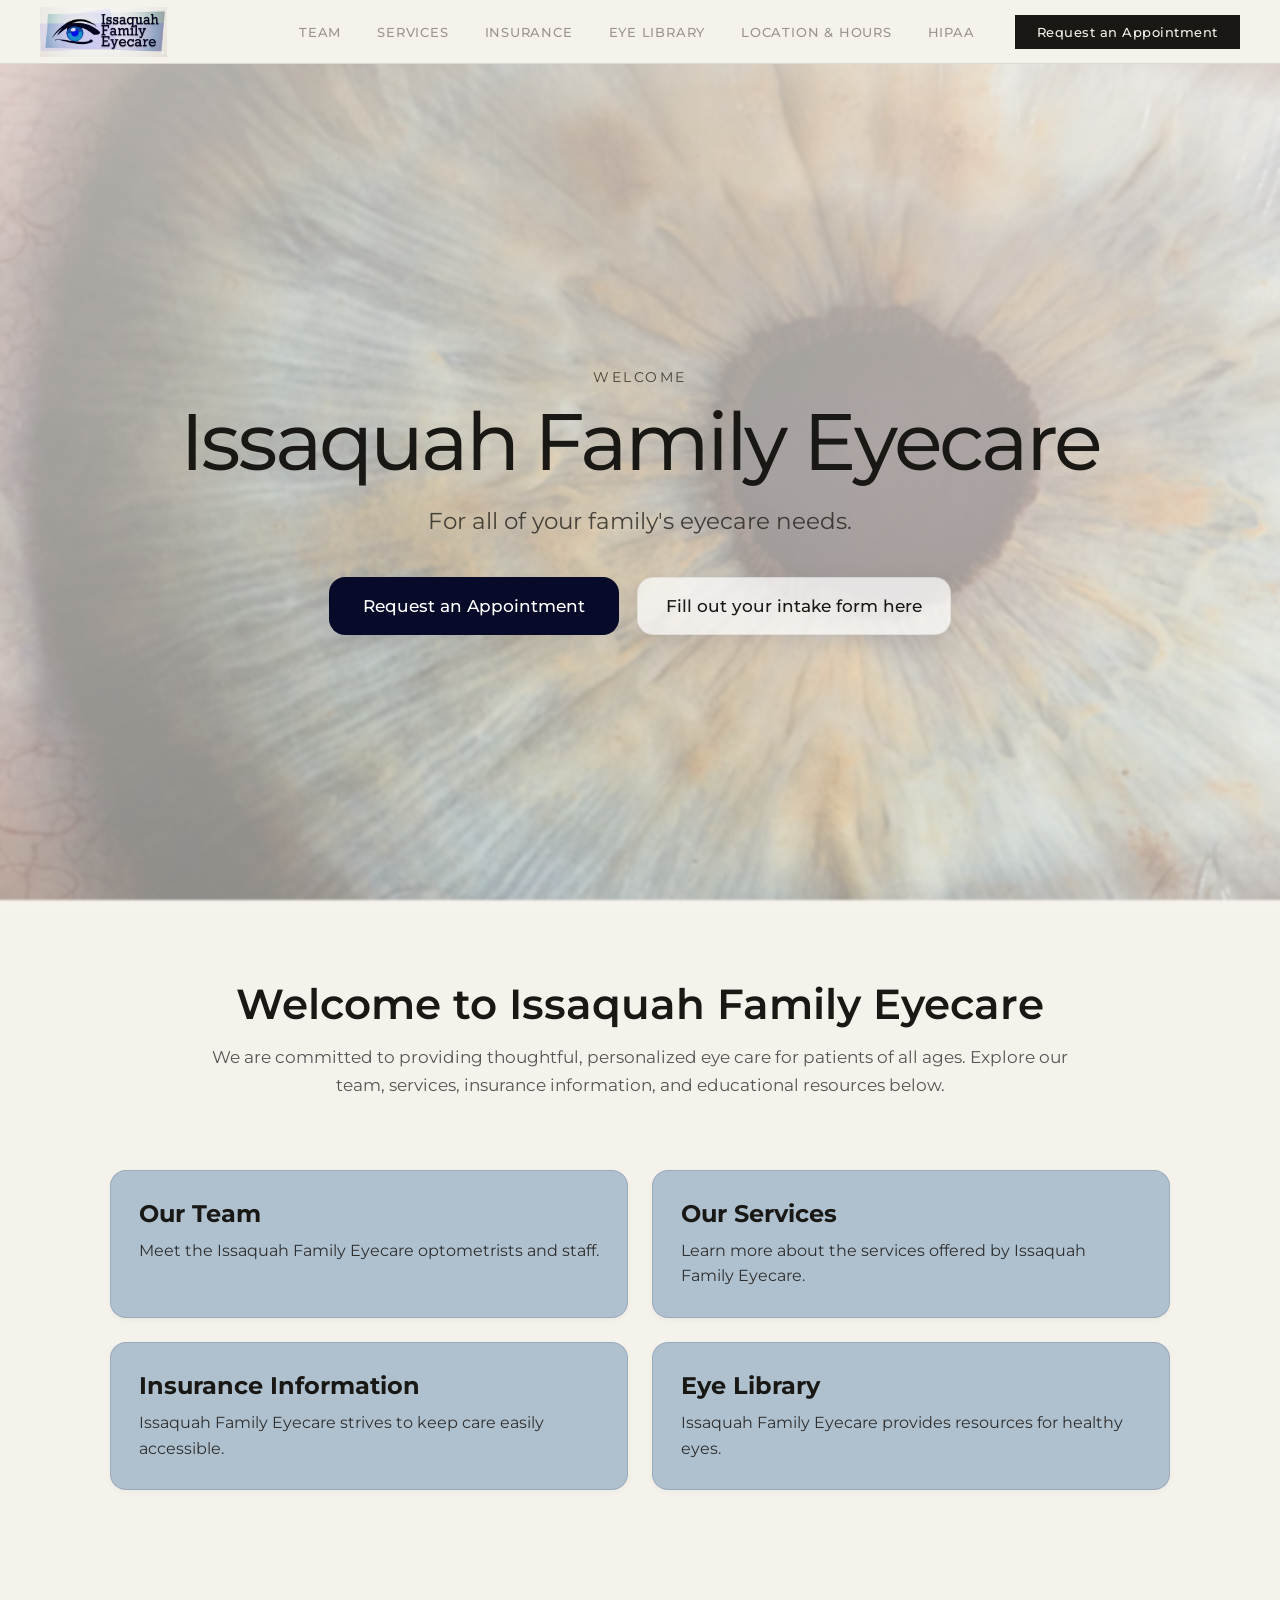
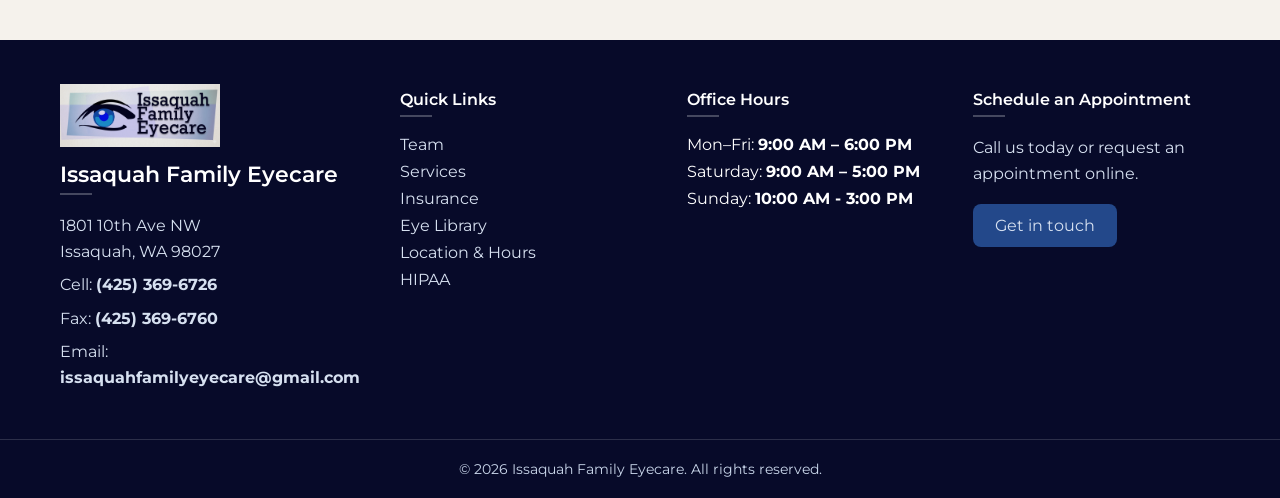
==== commit fa7ac24d: "change insurance to singular and get rid of suite" ====
--- a/index.html
+++ b/index.html
@@ -24,7 +24,7 @@
     <ul class="nav-links">
       <li><a href="team.html">Team</a></li>
       <li><a href="services.html">Services</a></li>
-      <li><a href="insurance.html">Insurances</a></li>
+      <li><a href="insurance.html">Insurance</a></li>
       <li><a href="eye-library.html">Eye Library</a></li>
       <li><a href="location-hours.html">Location &amp; Hours</a></li>
       <li><a href="hipaa.html">HIPAA</a></li>
@@ -49,7 +49,7 @@
         </p>
 
         <div class="home-hero-buttons">
-          <a href="contact.html" class="home-button primary">Request an Appointment</a>
+          <a href="#" class="home-button primary">Request an Appointment</a>
           <a href="#" class="home-button secondary">Fill out your intake form here</a>
         </div>
       </div>
@@ -111,7 +111,7 @@
       
         <h3>Issaquah Family Eyecare</h3>
         <p>
-          1801  10th Ave NW #110b<br>
+          1801  10th Ave NW<br>
           Issaquah, WA 98027
         </p>
 
@@ -131,7 +131,7 @@
         <ul>
           <li><a href="team.html">Team</a></li>
           <li><a href="services.html">Services</a></li>
-          <li><a href="insurance.html">Insurances</a></li>
+          <li><a href="insurance.html">Insurance</a></li>
           <li><a href="eye-library.html">Eye Library</a></li>
           <li><a href="location-hours.html">Location & Hours</a></li>
           <li><a href="hipaa.html">HIPAA</a></li>
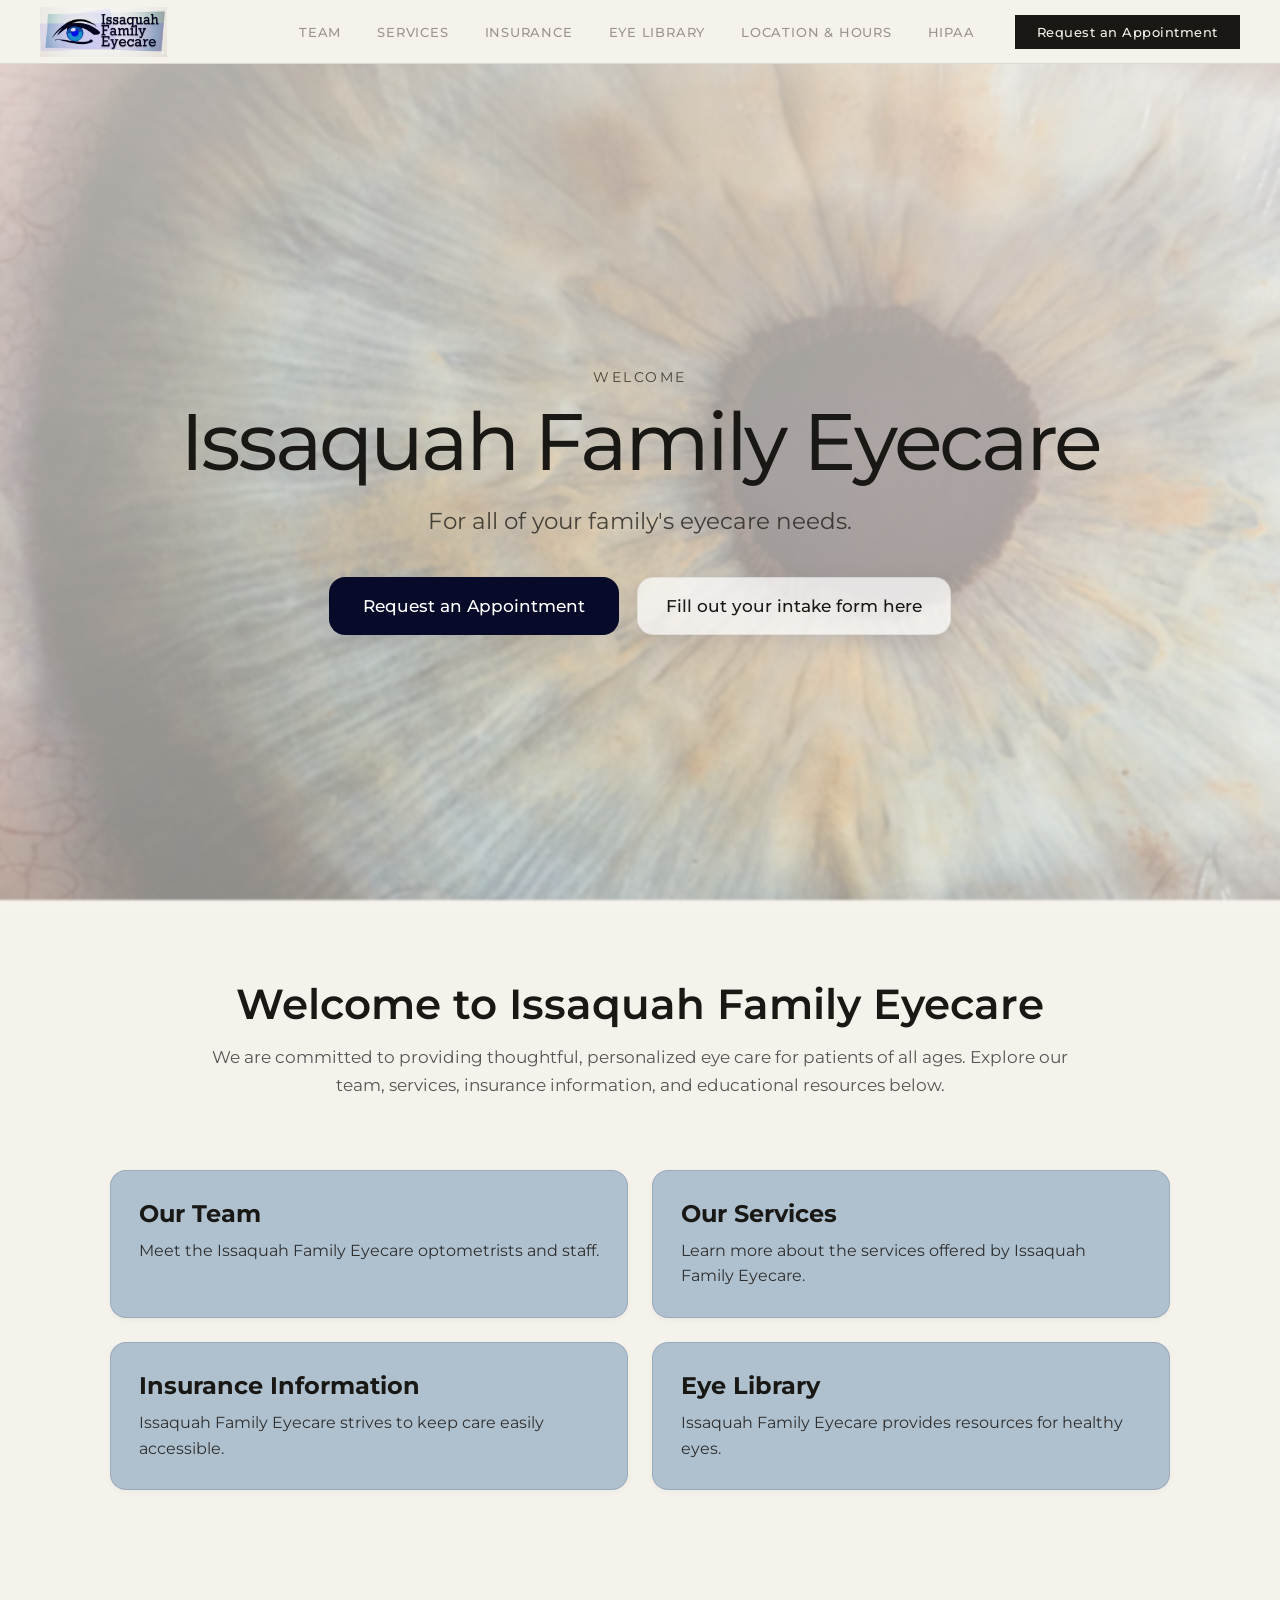
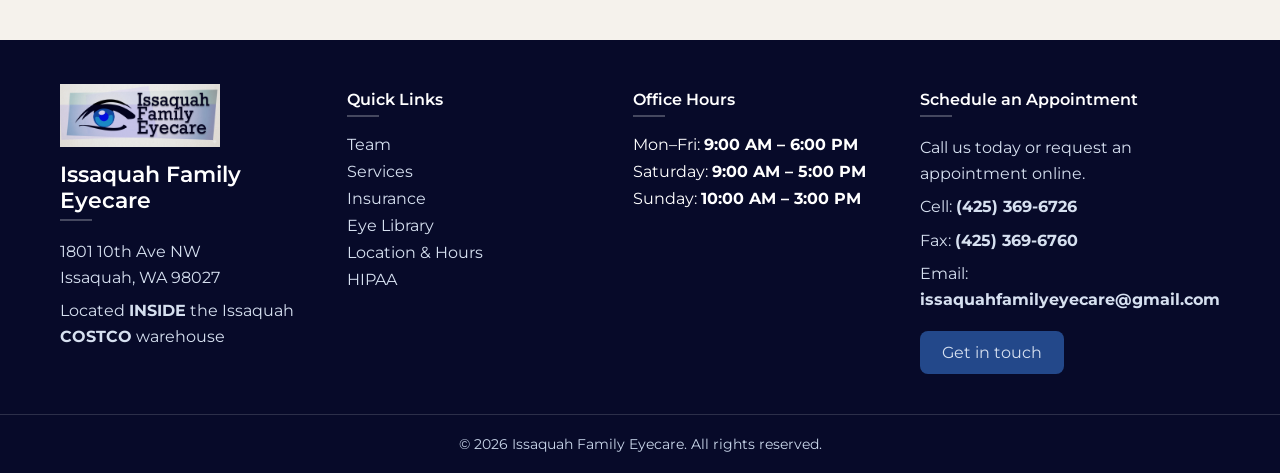
==== commit bc0d9658: "INSIDE" ====
--- a/index.html
+++ b/index.html
@@ -102,72 +102,46 @@
     <div class="footer-container">
 
       <div class="footer-column footer-brand">
-
-        <img 
-          src="images/logo.png"
-          alt="Issaquah Family Eyecare logo"
-          class="footer-logo"
-        >
-      
+        <img src="images/logo.png" alt="Issaquah Family Eyecare logo" class="footer-logo">
         <h3>Issaquah Family Eyecare</h3>
-        <p>
-          1801  10th Ave NW<br>
-          Issaquah, WA 98027
-        </p>
-
-        <p>Cell: <b>(425) 369-6726</b></p>
-        <p>Fax: <b>(425) 369-6760</b></p>
-        <p>
-          Email:
-          <a href="mailto:issaquahfamilyeyecare@gmail.com">
-            <b>issaquahfamilyeyecare@gmail.com</b>
-          </a>
-        </p>
+        <p>1801 10th Ave NW<br>Issaquah, WA 98027</p>
+        <p>Located <b>INSIDE</b> the Issaquah <b>COSTCO</b> warehouse</p>
       </div>
 
       <div class="footer-column">
         <h4>Quick Links</h4>
-
         <ul>
           <li><a href="team.html">Team</a></li>
           <li><a href="services.html">Services</a></li>
           <li><a href="insurance.html">Insurance</a></li>
           <li><a href="eye-library.html">Eye Library</a></li>
-          <li><a href="location-hours.html">Location & Hours</a></li>
+          <li><a href="location-hours.html">Location &amp; Hours</a></li>
           <li><a href="hipaa.html">HIPAA</a></li>
         </ul>
       </div>
 
       <div class="footer-column">
         <h4>Office Hours</h4>
-
         <ul class="footer-hours">
           <li>Mon–Fri: <b>9:00 AM – 6:00 PM</b></li>
           <li>Saturday: <b>9:00 AM – 5:00 PM</b></li>
-          <li>Sunday: <b>10:00 AM - 3:00 PM</b></li>
+          <li>Sunday: <b>10:00 AM – 3:00 PM</b></li>
         </ul>
       </div>
 
       <div class="footer-column">
         <h4>Schedule an Appointment</h4>
-
-        <p>
-          Call us today or request an appointment online.
-        </p>
-
-        <a href="#" class="footer-button">
-          Get in touch
-        </a>
+        <p>Call us today or request an appointment online.</p>
+        <p>Cell: <b>(425) 369-6726</b></p>
+        <p>Fax: <b>(425) 369-6760</b></p>
+        <p>Email: <b>issaquahfamilyeyecare@gmail.com</b></p>
+        <a href="mailto:issaquahfamilyeyecare@gmail.com" class="footer-button">Get in touch</a>
       </div>
 
     </div>
 
     <div class="footer-bottom">
-
-      <p>
-        © 2026 Issaquah Family Eyecare. All rights reserved.
-      </p>
-
+      <p>© 2026 Issaquah Family Eyecare. All rights reserved.</p>
     </div>
 
   </footer>
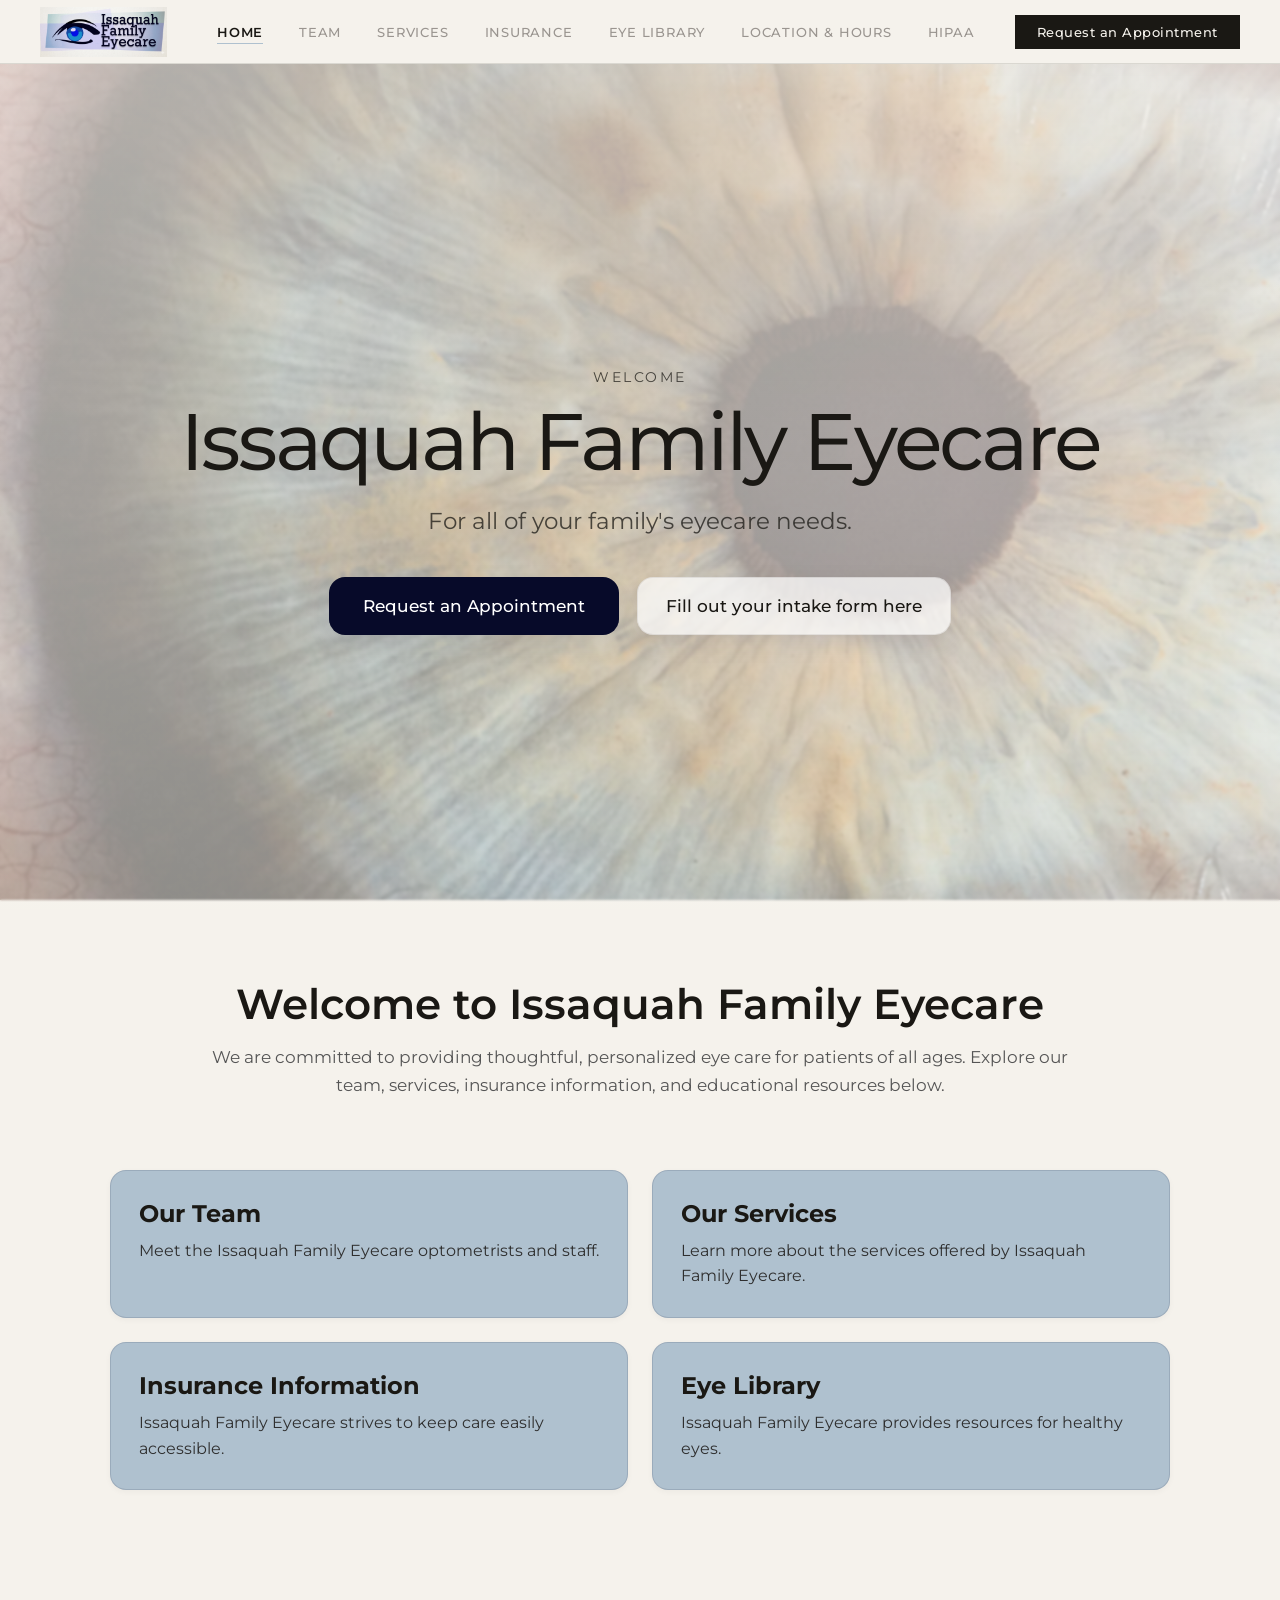
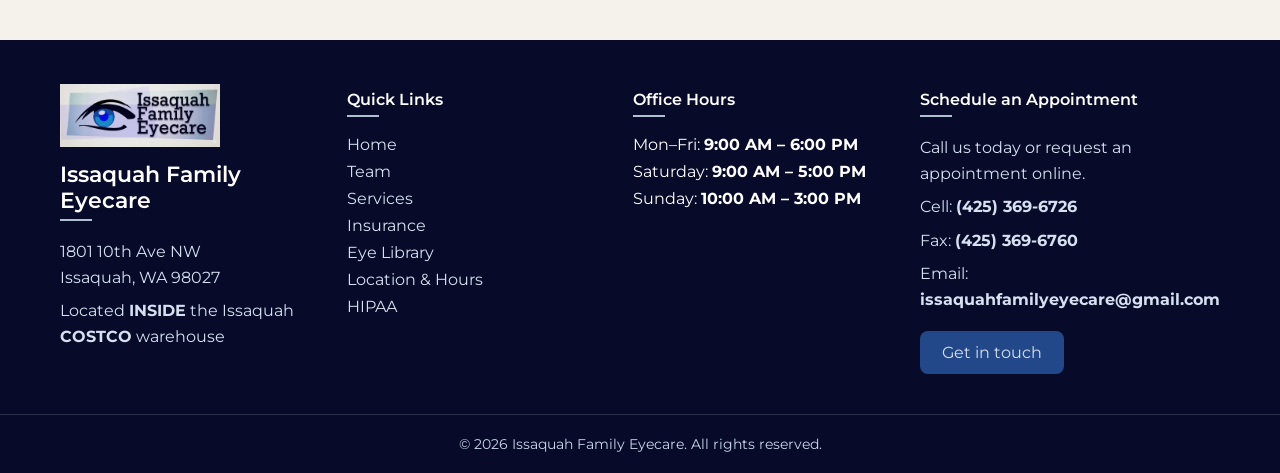
==== commit 854e91f9: "adding home" ====
--- a/index.html
+++ b/index.html
@@ -22,6 +22,7 @@
 
   <div class="nav-menu">
     <ul class="nav-links">
+      <li><a href="index.html" class="active">Home</a></li>
       <li><a href="team.html">Team</a></li>
       <li><a href="services.html">Services</a></li>
       <li><a href="insurance.html">Insurance</a></li>
@@ -111,6 +112,7 @@
       <div class="footer-column">
         <h4>Quick Links</h4>
         <ul>
+          <li><a href="index.html">Home</a></li>
           <li><a href="team.html">Team</a></li>
           <li><a href="services.html">Services</a></li>
           <li><a href="insurance.html">Insurance</a></li>
--- a/styles.css
+++ b/styles.css
@@ -806,7 +806,7 @@
   bottom: 0;
   width: 32px;
   height: 2px;
-  background: rgba(255,255,255,0.25);
+  background: var(--accent);
 }
 
 .footer-column p {
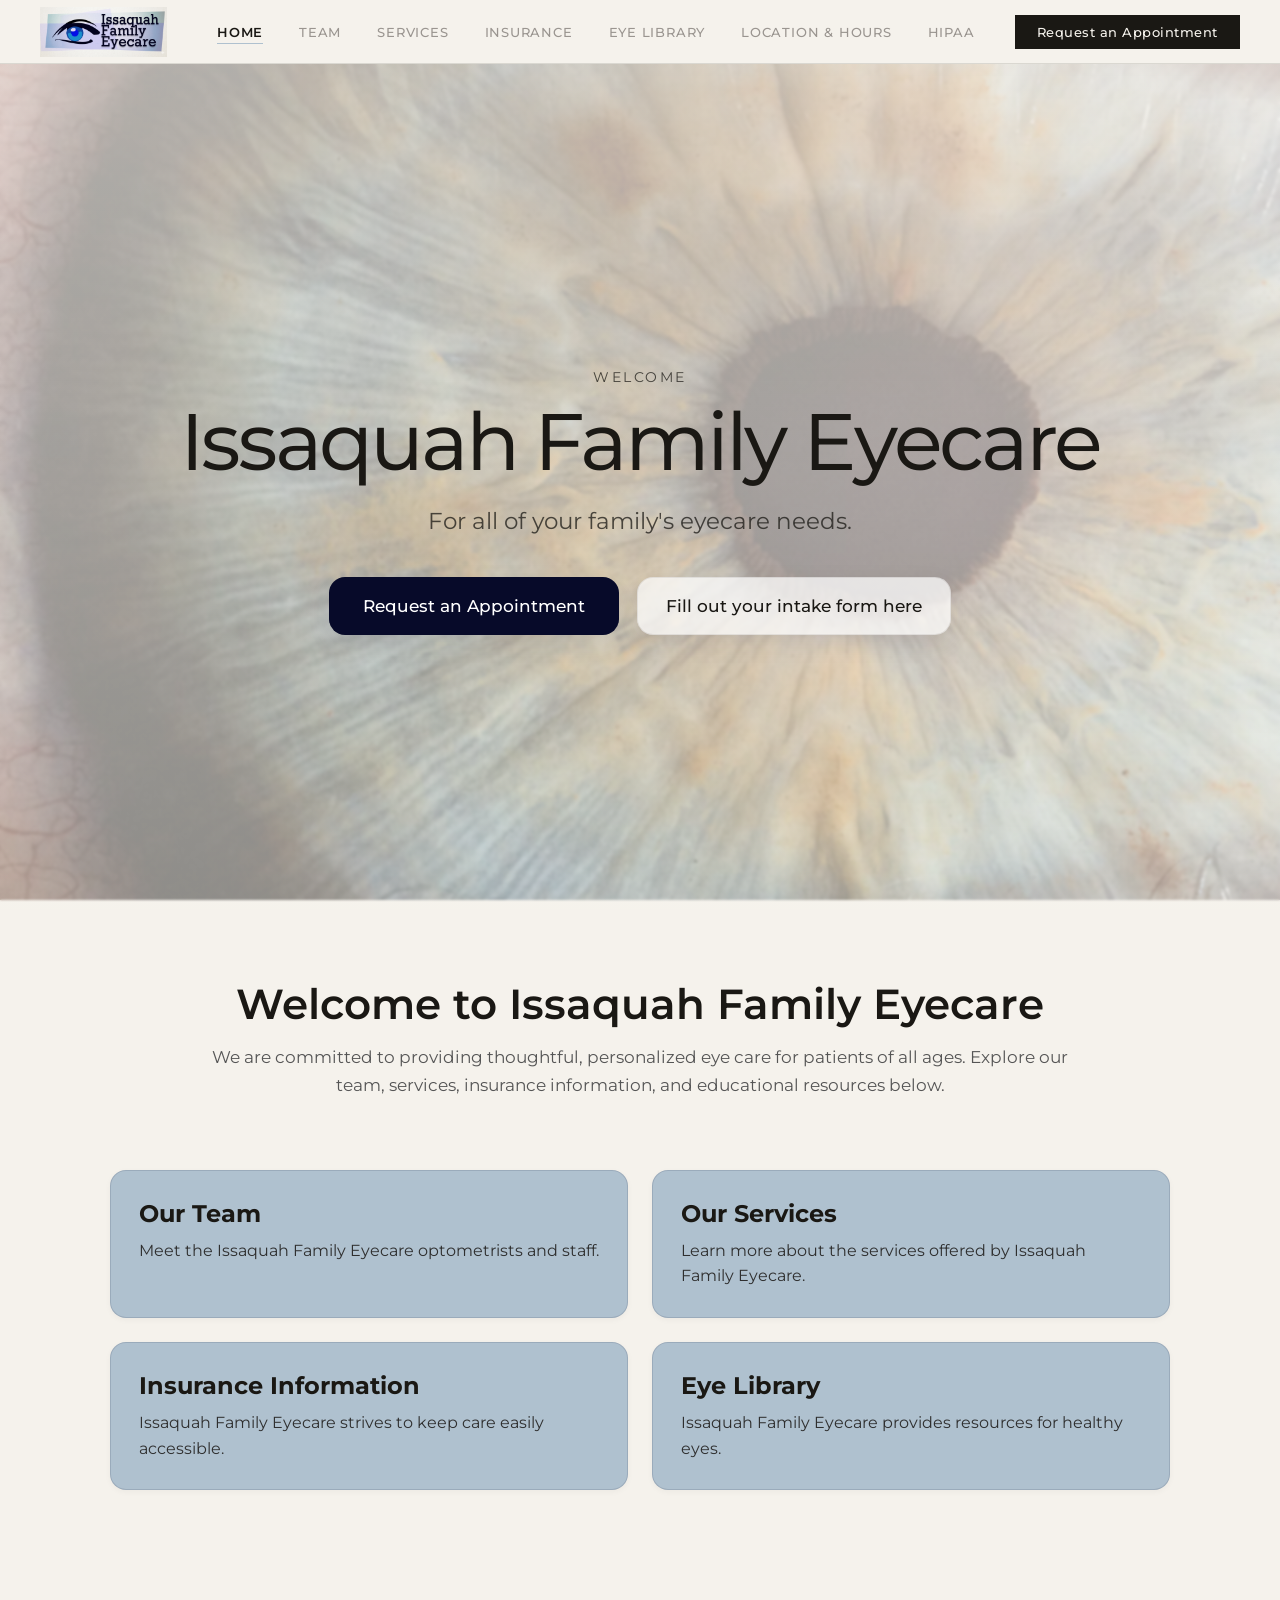
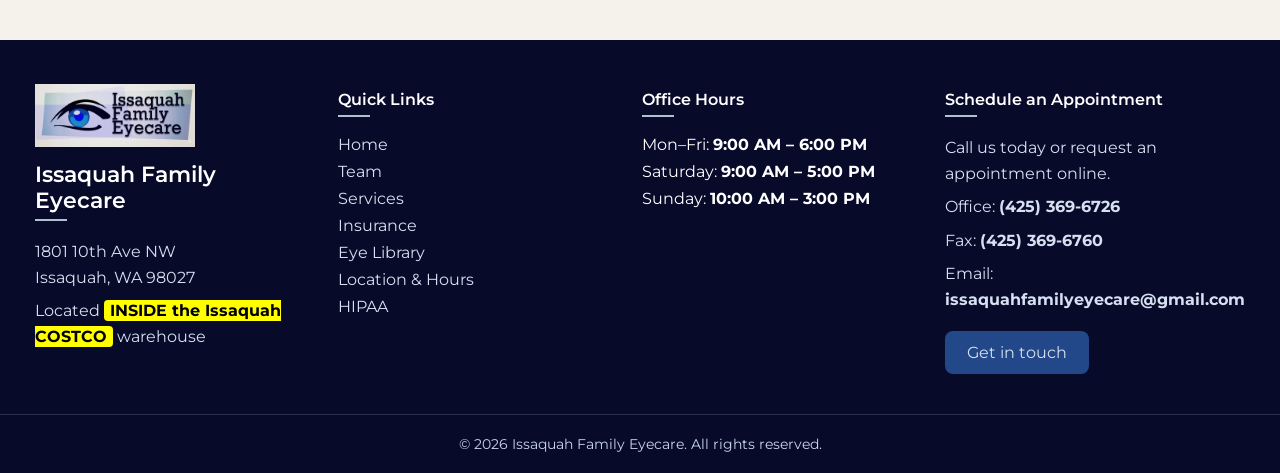
==== commit 833ec921: "minor changes" ====
--- a/index.html
+++ b/index.html
@@ -106,7 +106,7 @@
         <img src="images/logo.png" alt="Issaquah Family Eyecare logo" class="footer-logo">
         <h3>Issaquah Family Eyecare</h3>
         <p>1801 10th Ave NW<br>Issaquah, WA 98027</p>
-        <p>Located <b>INSIDE</b> the Issaquah <b>COSTCO</b> warehouse</p>
+        <p>Located <b class="inside">INSIDE the Issaquah COSTCO</b> warehouse</p>
       </div>
 
       <div class="footer-column">
@@ -134,7 +134,7 @@
       <div class="footer-column">
         <h4>Schedule an Appointment</h4>
         <p>Call us today or request an appointment online.</p>
-        <p>Cell: <b>(425) 369-6726</b></p>
+        <p>Office: <b>(425) 369-6726</b></p>
         <p>Fax: <b>(425) 369-6760</b></p>
         <p>Email: <b>issaquahfamilyeyecare@gmail.com</b></p>
         <a href="mailto:issaquahfamilyeyecare@gmail.com" class="footer-button">Get in touch</a>
--- a/styles.css
+++ b/styles.css
@@ -125,8 +125,8 @@
 }
 
 .nav-cta:hover {
-  background: var(--accent);
-  color: var(--ink);
+  background: #23488A;
+  color: white;
 }
 
 .nav-toggle {
@@ -777,7 +777,7 @@
 }
 
 .footer-container {
-  max-width: 1200px;
+  max-width: 1250px;
   margin: auto;
   display: grid;
   grid-template-columns: repeat(4, 1fr);
@@ -873,6 +873,21 @@
   background: rgba(255, 255, 255, 0.04);
   margin-bottom: 14px;
   opacity: 0.96;
+}
+
+/* .footer-column.footer-brand .inside {
+  font-weight: 700;
+  color: #ffffff;
+  border-bottom: 2px solid #6eb5ff;
+  padding-bottom: 1px;
+} */
+
+.inside {
+  font-weight: 700;
+  color: black;
+  background: yellow;;
+  padding: 1px 6px;
+  border-radius: 4px;
 }
 
 /* ─── SCROLL TO TOP ───────────────────────────────────── */
